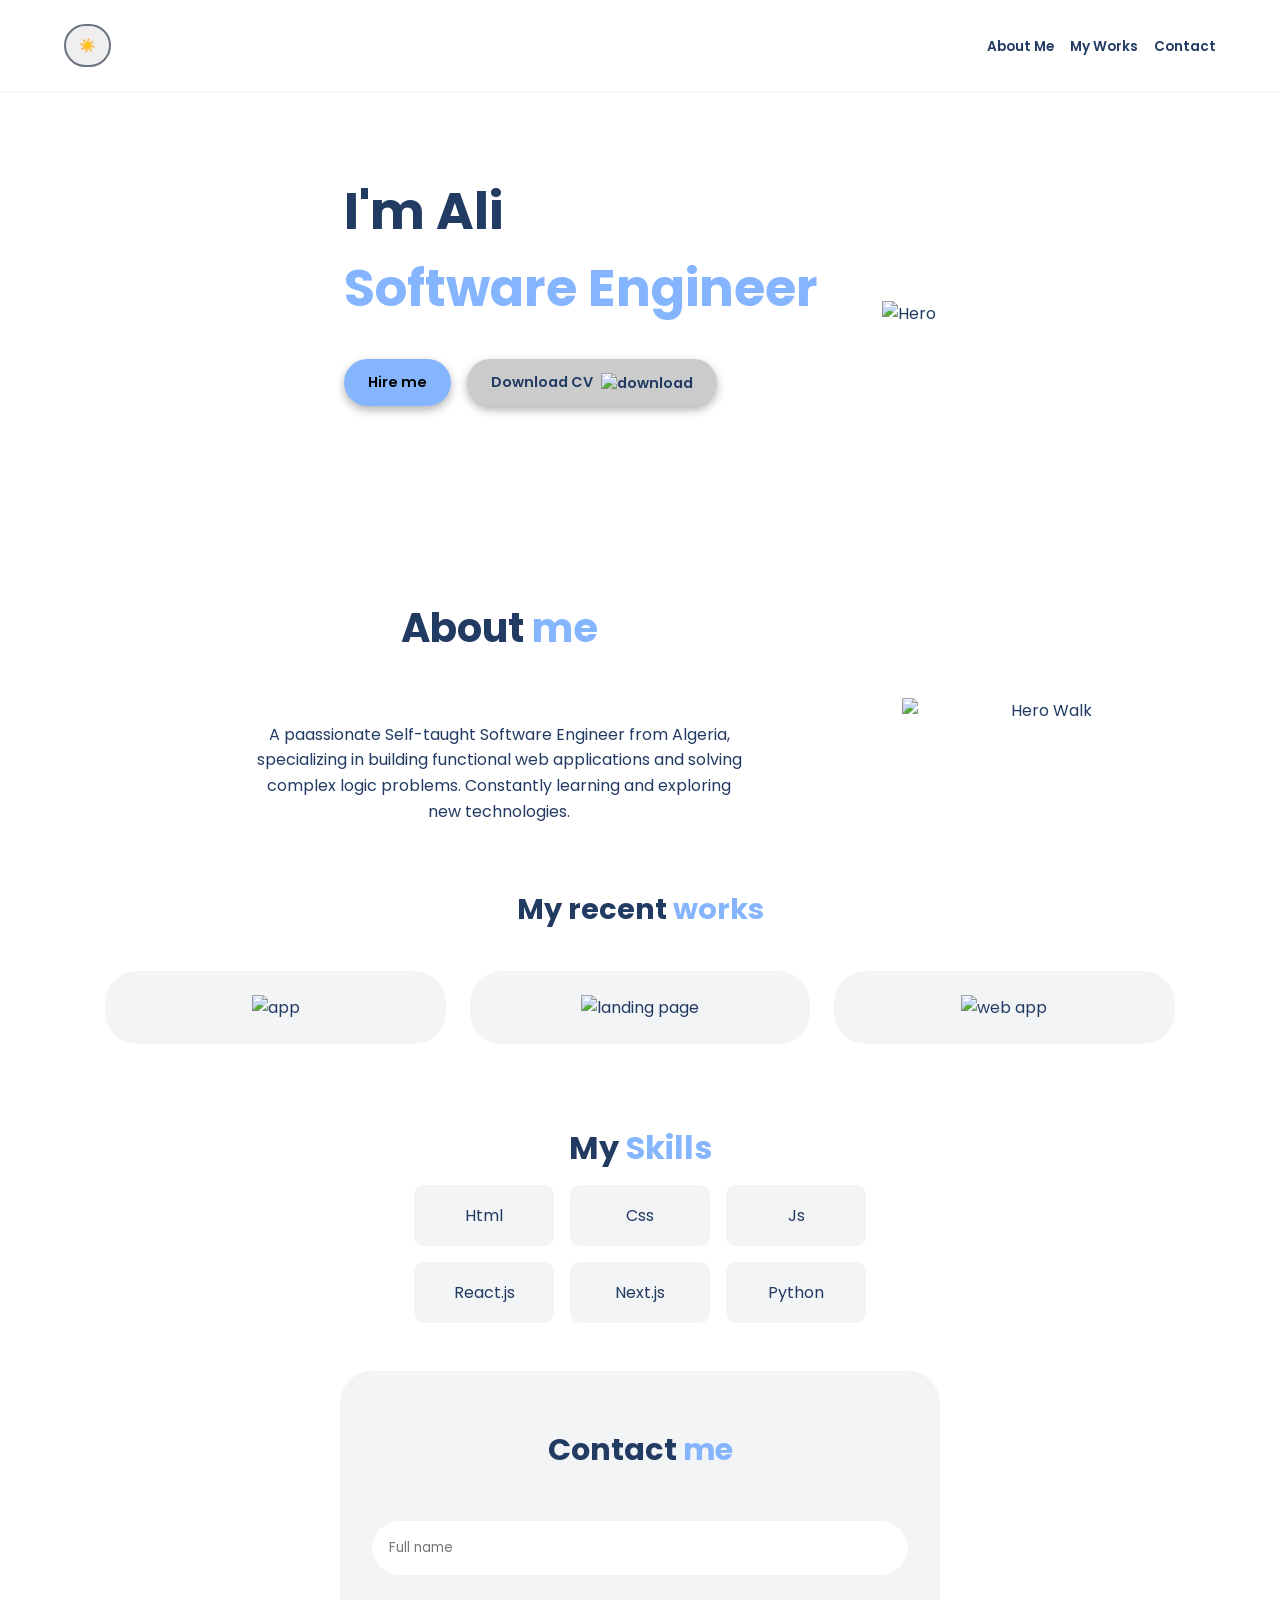
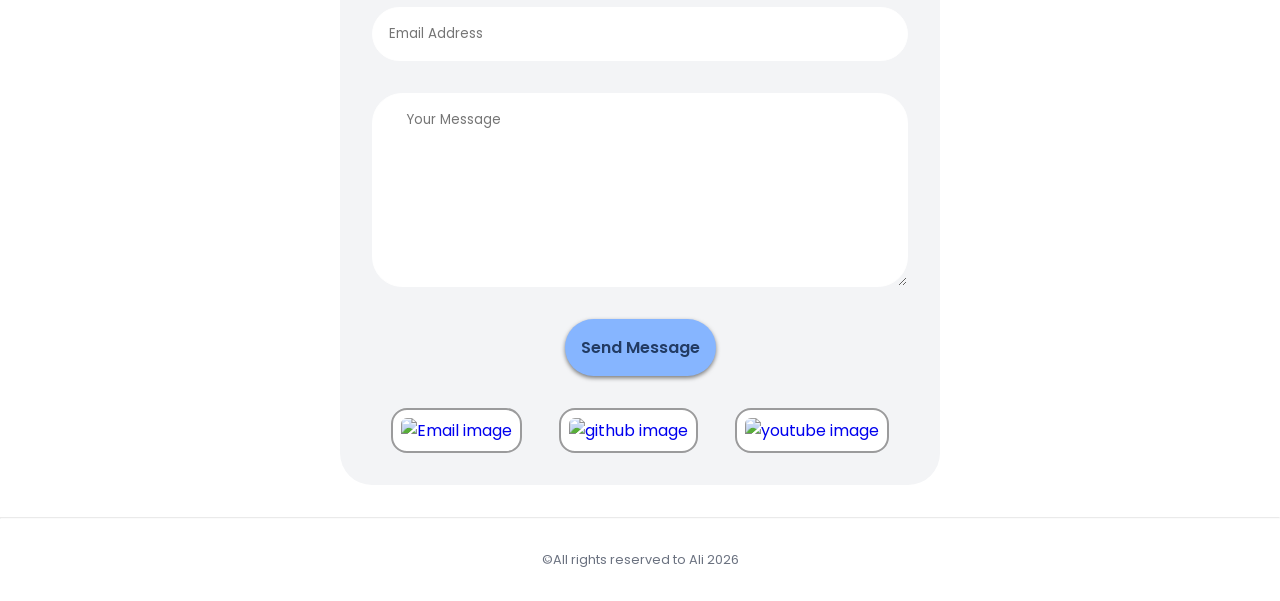
==== index.html @ 797a5e94 "Add files via upload" ====
<!DOCTYPE html>
<html>

<head>
  <meta charset="UTF-8">
  <meta name="viewport" content="width=device-width, initial-scale=1">
  <title>Ali Portfolio</title>
  <link rel="stylesheet" href="style.css" />
</head>

<body>
  <header>
    <button id="theme-toggle">☀️</button>
    <nav class="nav">
      <ul>
        <li><a href="#About-Me">About Me</a></li>
        <li><a href="#My-Works">My Works</a></li>
        <li><a href="#Contact">Contact</a></li>
      </ul>
    </nav>

  </header>
  <hr style="opacity:0.1">
  <section class="Hero">
    <div class="Hero-text">
      <h1 class="name">I'm Ali</h1>
      <h2 class="title">Software Engineer</h2>
      <div class="Hero-btn">
        <a class="Hire-me" href="#contact">Hire me</a>
        <a class="CV-down" href="assets/CV.pdf" download="CV.pdf">Download CV <img src="assets/download.svg" alt="download" /></a>
      </div>
    </div>
    <img class="HeroImg" src="assets/Hero.png" alt="Hero" />
  </section>
  <section class="About-Me" id="About-Me">
      <div class="about-content">
    <h3>About <span>me</span></h3>
        <p>A pa​assionate Self-taught Software Engineer from Algeria, specializing in building functional web applications and solving complex logic problems. Constantly learning and exploring new technologies.</p>
            </div>

        <img src="assets/Hero-walk.png" alt="Hero Walk" id="hero-illustration" />
  </section>
  <section class="My-Works" id="My-Works">
    <h4>My recent <span>works</span></h4>
    <div class="container">
      <ul>
      <li class="img">
      <img src="assets/app.png" alt="app" loading="lazy"/><a class="project-btn"  href="#">View Project</a>
  
      </li>
      <li class="img">
      <img src="assets/landingPage.png" alt="landing page" loading="lazy" / ><a class="project-btn" href="#">View Project</a>
        </li>
        <li class="img">
      <img src="assets/webApp.png" alt="web app" loading="lazy"/> <a class="project-btn" href="#">View Project</a></li>
        </li>
        </ul>
        

    </div>
  </section>
  <section class="My-Skills">
    <h5>My <span>Skills</span></h5>
    <ul>
      <li>Html</li>
      <li>Css</li>
      <li>Js</li>
      <li>React.js</li>
      <li>Next.js</li>
      <li>Python</li>
    </ul>
  </section>
  <section class="Contact" id="Contact">
    <div class="container">
      <form>
         <h6>Contact <span>me</span></h6>
          <div class="input-box" id="name-input">
        <input type="text" name="Full-name" id="Full-name" placeholder="Full name">
          </div>
          <div class="input-box">
        <input type="email" name="Email" id="Email" placeholder="Email Address">
                  </div>

          <div class="input-box">
        <textarea rows="8" placeholder="Your Message "></textarea>
            </div>
            <div class="button">
        <p class="submit-btn">Send Message</p>
          </div>
      </form>
       <div class="social-links">
        <a href="https://mail.google.com" target="_blank"><img src="assets/Email.svg" alt="Email image" /></a>
        <a href="https://github.com/" target="_blank"><img src="assets/github.svg" alt="github image" /></a>
        <a href="https://m.youtube.com/" target="_blank"><img src="assets/youtube.svg" alt="youtube image" /></a>
      </div>

    </div>
  </section>
  <hr style="opacity:0.2;margin: 2rem 0 2rem 0;"/>
  <footer>
    <p>&copy;All rights reserved to Ali 2026 </p>
  </footer>

  <script type="text/javascript" charset="utf-8">
    const btn = document.getElementById('theme-toggle');
const heroImg = document.getElementById('hero-illustration');

btn.addEventListener('click', () => {
    document.body.classList.toggle('light-theme');
    
    if(document.body.classList.contains('light-theme')) {
        btn.textContent = '🌙'; 
    } else {
        btn.textContent = '☀️';
    }
});
  </script>

</body>

</html>
---- style.css ----
@import url('https://fonts.googleapis.com/css2?family=Poppins:wght@400;600;700&display=swap');

body.light-theme {
  --btn-secondary-bg: #CBCBCB;
  --bg-primary: #111827;
  --bg-secondary: #1F2937;
  --accent-color: #60A5FA;
  /* أزرق هادئ غير فاقع */
  --text-main: #F3F4F6;
  --text-muted: #9CA3AF;
}

.title,
span,
.Hire-me {
  color: var(--accent-color);
}

.Hire-me {
  background: var(--accent-color);
  color: var(--bg-primary);
  /* ليكون النص متناسقاً مع الخلفية */
}

a {
  text-decoration: none;
}

* {
  margin: 0;
  padding: 0;
  box-sizing: border-box;
  scroll-behavior: smooth;
  font-family: "Poppins", sans-serif;
}

body {
  background: var(--bg-primary);
  color: var(--text-main);
}

header {
  padding: 1.5rem;
  display: flex;
  justify-content: space-between;
  align-items: center;
}

header img {
  height: 45px;
  width: 70px;
}

nav ul {
  display: flex;
  gap: 1rem;
  list-style: none;
  align-items: center;
}

nav a {
  color: var(--text-main);
  text-decoration: none;
  font-size: 0.85rem;
  font-weight: 600;
}

nav a:hover {
  color: var(--accent-color);
}

.Hero {
  display: flex;
  flex-direction: column;
  align-items: center;
  justify-content: center;
  text-align: center;
  padding: 3rem 1.5rem;
  gap: 1rem;
}

.Hero-text .name {
  font-size: 2.2rem;
  font-weight: 700;
}

.Hero-text .title {
  font-size: 2.2rem;
  color: var(--accent-color);
  font-weight: 700;
  margin-bottom: 2rem;
}

.Hero-btn {
  display: flex;
  gap: 1rem;
  justify-content: center;
  margin-bottom: 3rem;
}

.Hire-me {
  box-shadow: 0 4px 10px rgba(0, 0, 0, 0.3);
  background: var(--accent-color);
  color:
    #000000;
  padding: 0.8rem 1.5rem;
  border-radius: 50px;
  font-weight: 600;
  font-size: 0.9rem;
  transition: all 0.3s ease;
}

.CV-down:hover {
  box-shadow: 0 8px 20px rgba(0, 0, 0, 0.3);
  transform: scale(1.05);
}

.Hire-me:hover {
  box-shadow: 0 8px 20px rgba(0, 0, 0, 0.3);
  transform: scale(1.05);
}

.CV-down {
  transition: 0.3s ease;
  background: var(--btn-secondary-bg);
  color: var(--text-main);
  padding: 0.8rem 1.5rem;
  border-radius: 50px;
  display: flex;
  align-items: center;
  gap: 0.5rem;
  font-weight: 600;
  font-size: 0.9rem;
  box-shadow: 0 4px 10px rgba(0, 0, 0, 0.3);
}

.CV-down img {
  height: 18px;
}

.HeroImg {
  max-width: 360px;
}

.About-Me {
  display: flex;
  flex-direction: column;
  align-items: center;
  justify-content: center;
}

.About-Me h3 {
  font-size: 2rem;
}

.About-Me p {
  max-width: 320px;
  line-height: 1.6;
}

.About-Me img {
  width: 340px;
  margin-bottom: 2rem;
}

.My-Works h4 {
  font-size: 1.8rem;
  margin-bottom: 0.5rem;
}

.My-Works {
  text-align: center;
}

ul li img {
  width: 70%;
  padding: 1.5rem 1.3rem;
  transition: 0.3s ease;
  
}

.container ul {
  display: flex;
  flex-direction: column;
  align-items: center;
  justify-content: center;
}

.container li {
  list-style: none;
  width: 80%;
  margin-bottom: 1rem;
  border-radius: 2rem;
  background: var(--bg-secondary);
}

.container .img:hover img {
  filter: blur(4px);
  transform: scale(1.2);
  
}

.img:hover .project-btn {
  opacity: 1;
  visibility: visible;
}

.project-btn {
  border: 2px solid var(--accent-color);
  visibility: hidden;
  padding: 0.6rem;
  border-radius: 2rem;
  position: absolute;
  top: 50%;
  left: 50%;
  z-index: 2;
  opacity: 0;
  font-weight: 600;
  color: #fff;
  background: var(--accent-color);
  transition: 0.3s ease;
  transform: translate(-50%, -50%);
}

.img {
  position: relative;
}

.My-Skills ul {
  margin: 0.8rem 0;
  margin-left: 3rem;
  text-align: center;
  display: flex;
  gap: 0.6rem;
  flex-wrap: wrap;
}

.My-Skills li {
  border: 2px solid var(--bg-secondary);
  
  transition: 0.3s ease;
  padding: 0.8rem;
  width: 100px;
  list-style-type: none;
  background: var(--bg-secondary);
  border-radius: 0.6rem;
}

.My-Skills h5 {
  margin-top: 3rem;
  text-align: center;
  font-size: 2rem;
}

span {
  color: var(--accent-color);
}

.My-Skills li:hover {
  border-color: var(--accent-color);
  transform: translateY(-3px);
}

.Contact h6 {
  margin: 1.5rem 0 3rem 0;
  font-size: 1.9rem;
  text-align: center;
}

.Contact {
  margin-top: 3rem;
  display: flex;
  flex-direction: column;
  align-items: center;
}

.Contact .container {
  border-radius: 2rem;
  max-width: 400px;
  width: 90%;
  padding: 2rem;
  background: var(--bg-secondary);
}

.Contact .input-box {
  margin-bottom: 2rem;
  display: flex;
  flex-direction: column;
  align-items: center;
}

input,
textarea {
  color: var(--text-main);
  transition: 0.3s ease;
  border: 1.6px solid var(--bg-primary);
  background: var(--bg-primary);
  padding: 1rem;
  border-radius: 30px;
  outline: none;
}

input:focus,
textarea:focus {
  border-color: var(--accent-color);
}

.social-links {
  display: flex;
  justify-content: space-around;
}

.social-links img {
  transition: 0.3s ease;
  border: 2px solid #9B9B9C;
  padding: 0.5rem;
  background: var(--bg-primary);
  border-radius: 1rem;
  width: 40px;
  height: 40px;
}

.submit-btn {
  box-shadow: 0px 2px 4px rgba(0, 0, 0, 0.5);
  transition: 0.3s ease;
  font-weight: 600;
  border: none;
  outline: none;
  border-radius: 3rem;
  background: var(--accent-color);
  padding: 1rem;
}

.button {
  margin-bottom: 2rem;
  display: flex;
  justify-content: center;
}

#name-input {
  margin-top: 1rem;
}

footer p {
  font-size: 0.8rem;
  text-align: center;
  color: var(--text-muted);
  margin-bottom: 2rem;
}

textarea {
  text-align: left;
  padding: 1rem 2.1rem 1rem 2.1rem;
}

.submit-btn:hover {
  transform: scale(1.1);
  box-shadow: 1px 3px 6px var(--accent-color);
  
}

.social-links img:hover {
  border-color: var(--accent-color);
  transform: scale(1.1);
}


body {
  transition: background 0.3s, color 0.3s;
}

#theme-toggle {
  border-radius: 5rem;
  border: 2px solid var(--text-muted);
  outline: none;
  padding: 0.6rem 0.8rem;
}

#theme-toggle:hover {
  transform: scale(1.05);
  border-color: var(--accent-color);
}

html,
body {
  max-width: 100%;
  overflow-x: hidden;
}

:root {
  --btn-secondary-bg: #CBCBCB;
  --bg-primary: #FFFFFF;
  --bg-secondary: #F3F4F6;
  --accent-color: #86B5FF;
  /* اللون اللي في صورتك */
  --text-main: #223B63;
  --text-muted: #6B7280;
}

@media (min-width: 700px) {
  
  header {
    padding: 1.5rem 4rem;
  }
  
  .Hero {
    flex-direction: row;
    justify-content: center;
    gap: 4rem;
    padding: 5rem 6rem;
    text-align: left;
  }
  
  .Hero-text .name,
  .Hero-text .title {
    font-size: 3.2rem;
  }
  
  .Hero-btn {
    justify-content: flex-start;
  }
  
  .HeroImg {
    max-width: 420px;
  }
  
  /* About Me */
  .About-Me {
    display: flex;
    flex-direction: row;
    align-items: center;
    padding: 4rem 6rem;
    text-align: center;
  }
  
  .About-Me h3 {
    font-size: 2.5rem;
  }
  
  
  .About-Me p {
    max-width: 500px;
    font-size: 1rem;
  }
  
  .About-Me img {
    width: 380px;
    margin-bottom: 0;
  }
  
  /* Works */
  .container ul {
    flex-direction: row;
    flex-wrap: wrap;
    gap: 1.5rem;
    padding: 2rem;
    justify-content: center;
  }
  
  .container li {
    width: 28%;
    margin-bottom: 0;
  }
  
  ul li img {
    width: 100%;
  }
  
  /* Skills - أعرض وأكبر */
  .My-Skills ul {
    justify-content: center;
    margin-left: 0;
    padding: 0 4rem;
    display: flex;
    flex-wrap: wrap;
    gap: 1rem;
  }
  
  .My-Skills li {
    width: 140px;
    font-size: 1rem;
    padding: 1rem;
  }
  
  /* Contact */
  .Contact .container {
    max-width: 600px;
  }
  
  input,
  textarea {
    width: 100%;
  }
  
  .about-content {
    display: flex;
    flex-direction: column;
    align-items: center;
    justify-content: center;
    gap: 4rem;
    width: 100%;
  }
  
  .My-Skills ul {
    justify-content: center;
    margin-left: 0;
    padding: 0 4rem;
    display: grid;
    grid-template-columns: repeat(3, 140px);
    gap: 1rem;
  }
}
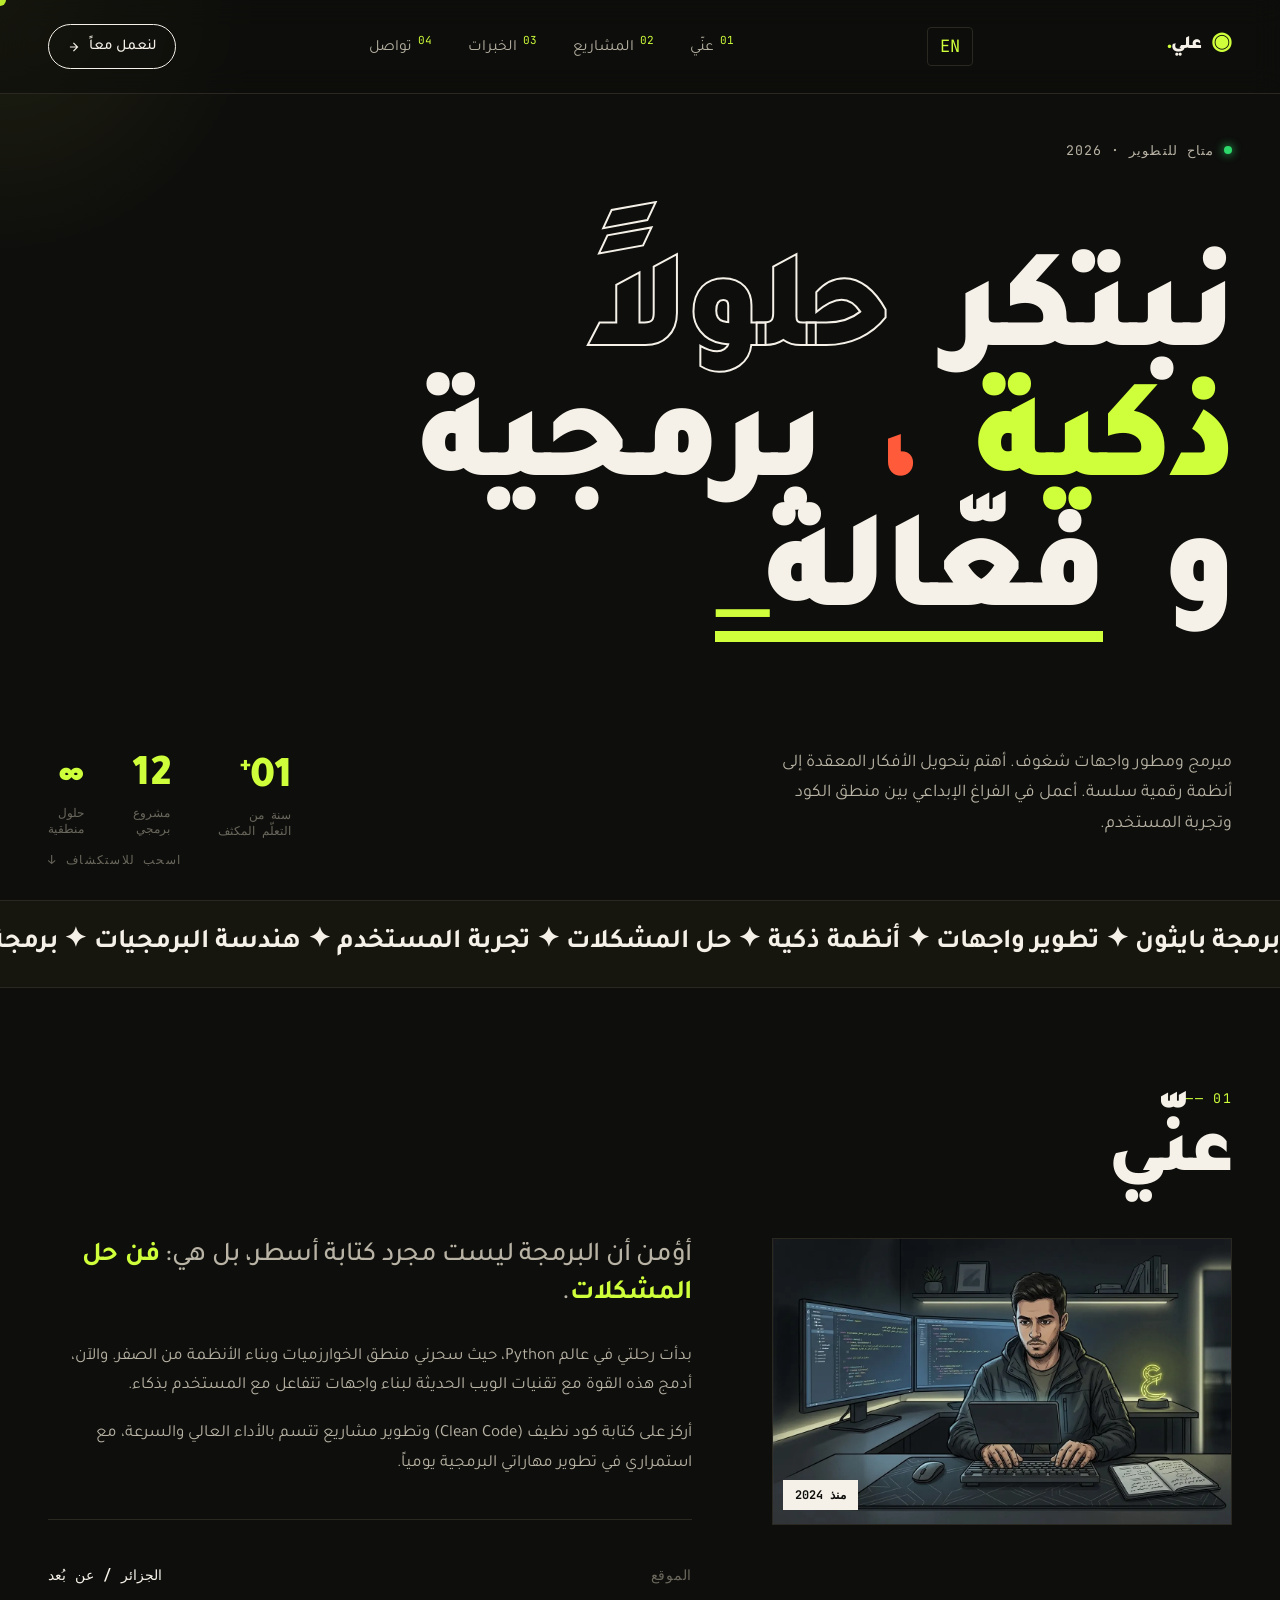
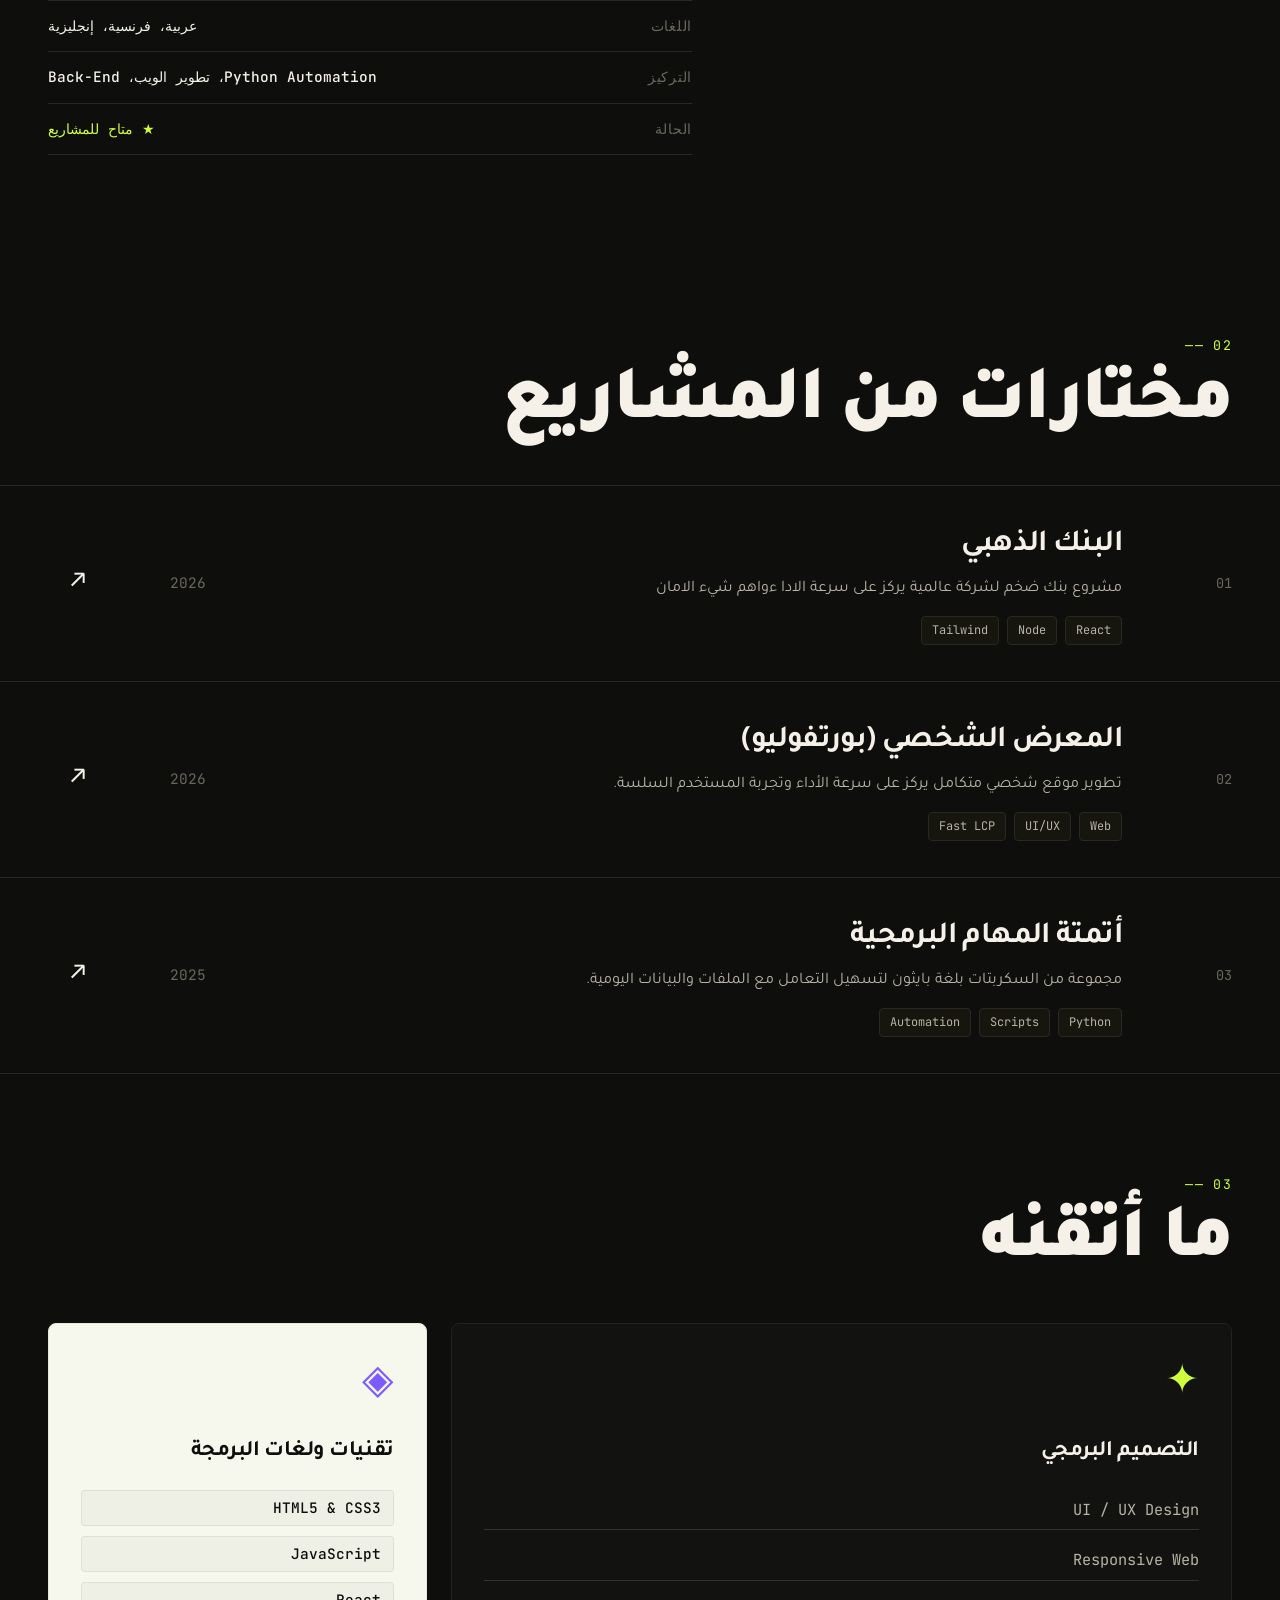
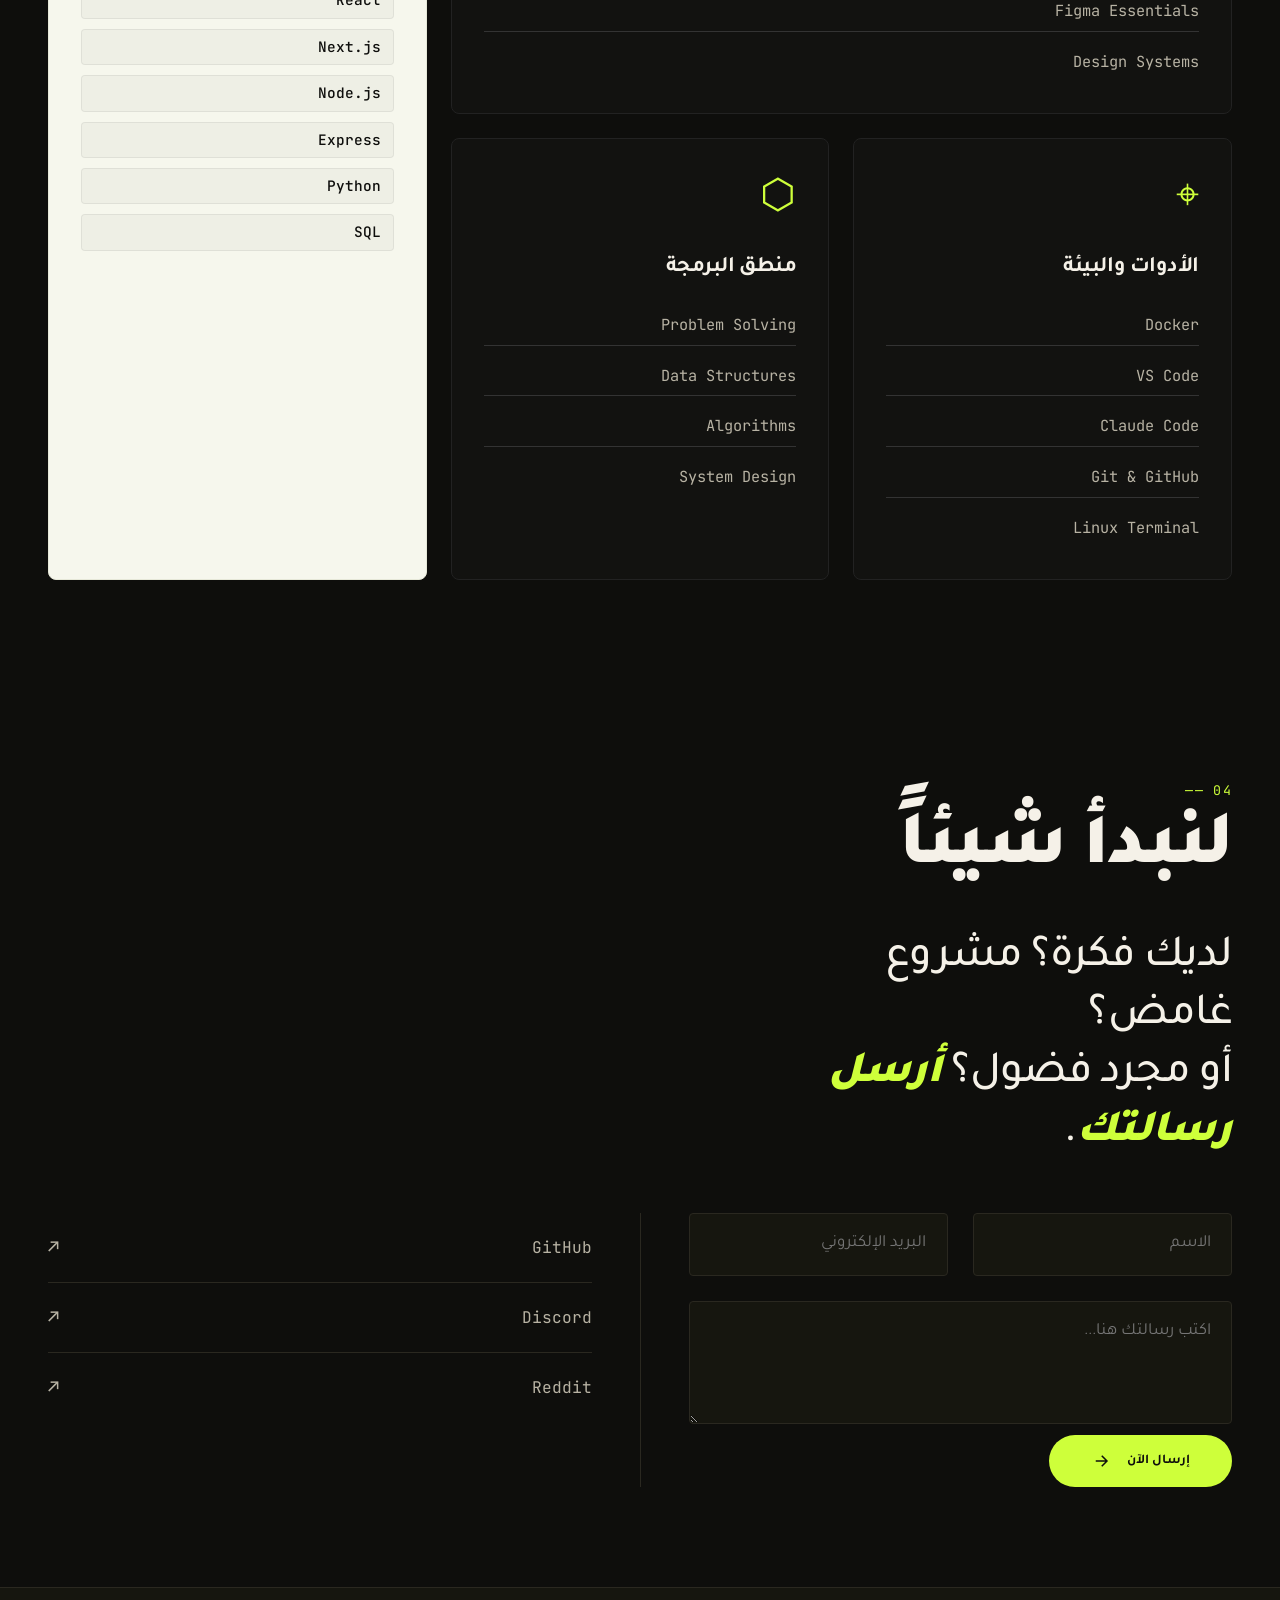
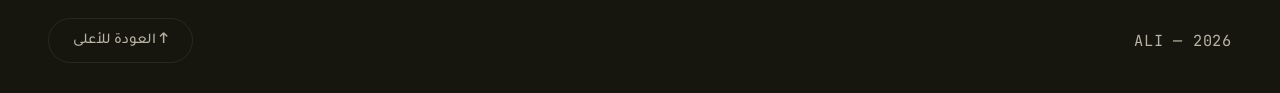
==== commit 9a62b830: "Update index.html" ====
--- a/index.html
+++ b/index.html
@@ -1,121 +1,305 @@
 <!DOCTYPE html>
-<html>
-
+<html lang="ar" dir="rtl">
 <head>
-  <meta charset="UTF-8">
-  <meta name="viewport" content="width=device-width, initial-scale=1">
-  <title>Ali Portfolio</title>
-  <link rel="stylesheet" href="style.css" />
+<meta charset="UTF-8" />
+<meta name="viewport" content="width=device-width, initial-scale=1.0" />
+<meta http-equiv="Content-Security-Policy" content="upgrade-insecure-requests">
+<meta name="description" lang="ar" content="موقع علي الشخصي - مبرمج بايثون مهتم بتطوير الويب وحل المشكلات البرمجية. استكشف مشاريعي ورحلتي في عالم التكنولوجيا.">
+
+<title>Ali - Portfolio</title>
+<link rel="icon" href="data:image/svg+xml,%3Csvg xmlns='http://www.w3.org/2000/svg' viewBox='0 0 100 100'%3E%3Crect width='100' height='100' fill='%230e0e0c'/%3E%3Ccircle cx='50' cy='50' r='28' fill='%23e8ff3a'/%3E%3C/svg%3E">
+<link rel="preconnect" href="https://fonts.gstatic.com" crossorigin>
+<link href="https://fonts.googleapis.com/css2?family=JetBrains+Mono:wght@400;700&family=Space+Grotesk:wght@300..700&family=Tajawal:wght@300..900&display=swap" rel="stylesheet">
+
+<link rel="stylesheet" href="style.css" />
 </head>
-
 <body>
-  <header>
-    <button id="theme-toggle">☀️</button>
-    <nav class="nav">
-      <ul>
-        <li><a href="#About-Me">About Me</a></li>
-        <li><a href="#My-Works">My Works</a></li>
-        <li><a href="#Contact">Contact</a></li>
-      </ul>
-    </nav>
-
-  </header>
-  <hr style="opacity:0.1">
-  <section class="Hero">
-    <div class="Hero-text">
-      <h1 class="name">I'm Ali</h1>
-      <h2 class="title">Software Engineer</h2>
-      <div class="Hero-btn">
-        <a class="Hire-me" href="#contact">Hire me</a>
-        <a class="CV-down" href="assets/CV.pdf" download="CV.pdf">Download CV <img src="assets/download.svg" alt="download" /></a>
-      </div>
-    </div>
-    <img class="HeroImg" src="assets/Hero.png" alt="Hero" />
-  </section>
-  <section class="About-Me" id="About-Me">
-      <div class="about-content">
-    <h3>About <span>me</span></h3>
-        <p>A pa​assionate Self-taught Software Engineer from Algeria, specializing in building functional web applications and solving complex logic problems. Constantly learning and exploring new technologies.</p>
-            </div>
-
-        <img src="assets/Hero-walk.png" alt="Hero Walk" id="hero-illustration" />
-  </section>
-  <section class="My-Works" id="My-Works">
-    <h4>My recent <span>works</span></h4>
-    <div class="container">
-      <ul>
-      <li class="img">
-      <img src="assets/app.png" alt="app" loading="lazy"/><a class="project-btn"  href="#">View Project</a>
-  
-      </li>
-      <li class="img">
-      <img src="assets/landingPage.png" alt="landing page" loading="lazy" / ><a class="project-btn" href="#">View Project</a>
-        </li>
-        <li class="img">
-      <img src="assets/webApp.png" alt="web app" loading="lazy"/> <a class="project-btn" href="#">View Project</a></li>
-        </li>
-        </ul>
-        
-
-    </div>
-  </section>
-  <section class="My-Skills">
-    <h5>My <span>Skills</span></h5>
-    <ul>
-      <li>Html</li>
-      <li>Css</li>
-      <li>Js</li>
-      <li>React.js</li>
-      <li>Next.js</li>
-      <li>Python</li>
-    </ul>
-  </section>
-  <section class="Contact" id="Contact">
-    <div class="container">
-      <form>
-         <h6>Contact <span>me</span></h6>
-          <div class="input-box" id="name-input">
-        <input type="text" name="Full-name" id="Full-name" placeholder="Full name">
-          </div>
-          <div class="input-box">
-        <input type="email" name="Email" id="Email" placeholder="Email Address">
-                  </div>
-
-          <div class="input-box">
-        <textarea rows="8" placeholder="Your Message "></textarea>
-            </div>
-            <div class="button">
-        <p class="submit-btn">Send Message</p>
-          </div>
+
+<div class="grain"></div>
+<div class="spotlight" id="spotlight"></div>
+<div class="cursor" id="cursor"></div>
+<header class="nav">
+  <a href="#" class="logo">
+    <span class="logo-mark">◉</span>
+    <span class="logo-text">علي<em>.</em></span>
+  </a>
+
+  <div class="nav-controls">
+    <div class="lang-switch" id="lang-btn">
+      <a href="en.html" class="lang-btn" aria-label="تغير اللغة">EN</a>
+    </div>
+
+    <button class="burger" id="burgerBtn" aria-label="فتح القائمة">
+      <span></span>
+      <span></span>
+    </button>
+  </div>
+
+  <nav class="nav-links" id="navLinks">
+    <a href="#about" data-num="01">عنّي</a>
+    <a href="#work"  data-num="02">المشاريع</a>
+    <a href="#skills" data-num="03">الخبرات</a>
+    <a href="#contact" data-num="04">تواصل</a>
+  </nav>
+
+  <a href="#contact" class="nav-cta">
+    <span>لنعمل معاً</span>
+    <svg viewBox="0 0 24 24" width="14" height="14" fill="none" stroke="currentColor" stroke-width="2">
+      <path d="M5 12h14M13 5l-7 7 7 7" />
+    </svg>
+  </a>
+</header>
+
+
+<main>
+
+  <section class="hero">
+    <div class="hero-meta hero-meta--top">
+      <span class="dot"></span>
+      <span>متاح للتطوير · 2026</span>
+    </div>
+
+    <h1 class="hero-title">
+      <span class="line">
+        <span class="word reveal">نبتكر</span>
+        <span class="word reveal stroke">حلولاً</span>
+      </span>
+      <span class="line">
+        <span class="word reveal accent">ذكية</span>
+        <span class="word reveal italic">،</span>
+        <span class="word reveal">برمجية</span>
+      </span>
+      <span class="line">
+        <span class="word reveal">و</span>
+        <span class="word reveal underline">فعّالة<span class="cursor-blink">_</span></span>
+      </span>
+    </h1>
+
+    <div class="hero-bottom">
+      <p class="hero-desc reveal">
+        مبرمج ومطور واجهات شغوف. أهتم بتحويل الأفكار المعقدة إلى أنظمة رقمية سلسة. أعمل في الفراغ الإبداعي بين منطق الكود وتجربة المستخدم.
+      </p>
+      <div class="hero-stats">
+        <div class="stat">
+          <span class="stat-num">01<sup>+</sup></span>
+          <span class="stat-label">سنة من<br/>التعلّم المكثف</span>
+        </div>
+        <div class="stat">
+          <span class="stat-num">12</span>
+          <span class="stat-label">مشروع<br/>برمجي</span>
+        </div>
+        <div class="stat">
+          <span class="stat-num">∞</span>
+          <span class="stat-label">حلول<br/>منطقية</span>
+        </div>
+      </div>
+    </div>
+
+    <div class="scroll-hint">
+      <span>اسحب للاستكشاف</span>
+      <span class="arrow">↓</span>
+    </div>
+  </section>
+
+  <section class="marquee" aria-hidden="true">
+    <div class="marquee-track">
+      <span>برمجة بايثون ✦ تطوير واجهات ✦ أنظمة ذكية ✦ حل المشكلات ✦ تجربة المستخدم ✦ هندسة البرمجيات ✦ برمجة بايثون ✦ تطوير واجهات ✦ أنظمة ذكية ✦ حل المشكلات ✦ تجربة المستخدم ✦ هندسة البرمجيات ✦</span>
+      <span>برمجة بايثون ✦ تطوير واجهات ✦ أنظمة ذكية ✦ حل المشكلات ✦ تجربة المستخدم ✦ هندسة البرمجيات ✦ برمجة بايثون ✦ تطوير واجهات ✦ أنظمة ذكية ✦ حل المشكلات ✦ تجربة المستخدم ✦ هندسة البرمجيات ✦</span>
+    </div>
+  </section>
+
+  <section class="about" id="about">
+    <div class="section-head">
+      <span class="section-num">01 ——</span>
+      <h2 class="section-title">عنّي</h2>
+    </div>
+
+    <div class="about-grid">
+      <div class="about-portrait">
+        <div class="portrait-frame">
+          <div class="portrait-tag">منذ 2024</div>
+        </div>
+      </div>
+
+      <div class="about-text">
+        <p class="lead">
+          أؤمن أن البرمجة ليست مجرد كتابة أسطر، بل هي:
+          <em>فن حل المشكلات</em>.
+        </p>
+        <p>
+          بدأت رحلتي في عالم Python، حيث سحرني منطق الخوارزميات وبناء الأنظمة من الصفر. والآن، أدمج هذه القوة مع تقنيات الويب الحديثة لبناء واجهات تتفاعل مع المستخدم بذكاء.
+        </p>
+        <p>
+          أركز على كتابة كود نظيف (Clean Code) وتطوير مشاريع تتسم بالأداء العالي والسرعة، مع استمراري في تطوير مهاراتي البرمجية يومياً.
+        </p>
+
+        <ul class="bio-list">
+          <li><span>الموقع</span><span>الجزائر / عن بُعد</span></li>
+          <li><span>اللغات</span><span>عربية، فرنسية، إنجليزية</span></li>
+          <li><span>التركيز</span><span>Python Automation، تطوير الويب، Back-End</span></li>
+          <li><span>الحالة</span><span class="status">★ متاح للمشاريع</span></li>
+        </ul>
+      </div>
+    </div>
+  </section>
+
+  <section class="work" id="work">
+    <div class="section-head">
+      <span class="section-num">02 ——</span>
+      <h2 class="section-title">مختارات من المشاريع</h2>
+    </div>
+
+    <div class="projects">
+      <article class="project" data-color="#ff5b3a">
+        <div class="project-num">01</div>
+        <div class="project-info">
+          <h3> البنك الذهبي </h3>
+          <p>مشروع بنك ضخم لشركة عالمية يركز على سرعة الادا ءواهم شيء الامان </p>
+          <div class="tags">
+            <span>React</span><span>Node</span><span>Tailwind</span>
+          </div>
+        </div>
+        <div class="project-year">2026</div>
+        <div class="project-arrow">↗</div>
+      </article>
+
+      <article class="project" data-color="#7c5cff">
+        <div class="project-num">02</div>
+        <div class="project-info">
+          <h3>المعرض الشخصي (بورتفوليو)</h3>
+          <p>تطوير موقع شخصي متكامل يركز على سرعة الأداء وتجربة المستخدم السلسة.</p>
+          <div class="tags">
+            <span>Web</span><span>UI/UX</span><span>Fast LCP</span>
+          </div>
+        </div>
+        <div class="project-year">2026</div>
+        <div class="project-arrow">↗</div>
+      </article>
+
+      <article class="project" data-color="#00d4a8">
+        <div class="project-num">03</div>
+        <div class="project-info">
+          <h3>أتمتة المهام البرمجية</h3>
+          <p>مجموعة من السكربتات بلغة بايثون لتسهيل التعامل مع الملفات والبيانات اليومية.</p>
+          <div class="tags">
+            <span>Python</span><span>Scripts</span><span>Automation</span>
+          </div>
+        </div>
+        <div class="project-year">2025</div>
+        <div class="project-arrow">↗</div>
+      </article>
+    </div>
+  </section>
+
+  <section class="skills" id="skills">
+    <div class="section-head">
+      <span class="section-num">03 ——</span>
+      <h2 class="section-title">ما أتقنه</h2>
+    </div>
+
+    <div class="skills-grid">
+      <div class="skill-card skill-design">
+        <div class="skill-icon">✦</div>
+        <h3>التصميم البرمجي</h3>
+        <ul>
+          <li>UI / UX Design</li>
+          <li>Responsive Web</li>
+          <li>Figma Essentials</li>
+          <li>Design Systems</li>
+        </ul>
+      </div>
+      <div class="skill-card skill-core featured">
+        <div class="skill-icon">◈</div>
+        <h3>تقنيات ولغات البرمجة</h3>
+        <ul>
+          <li>HTML5 & CSS3</li>
+          <li>JavaScript</li>
+          <li>React</li>
+          <li>Next.js</li>
+          <li>Node.js</li>
+          <li>Express</li>
+          <li>Python</li>
+          <li>SQL</li>
+        </ul>
+      </div>
+      <div class="skill-card skill-env">
+        <div class="skill-icon">⌖</div>
+        <h3>الأدوات والبيئة</h3>
+        <ul>
+          <li>Docker</li>
+          <li>VS Code</li>
+          <li>Claude Code</li>
+          <li>Git & GitHub</li>
+          <li>Linux Terminal</li>
+        </ul>
+      </div>
+      <div class="skill-card skill-logic">
+        <div class="skill-icon">⬡</div>
+        <h3>منطق البرمجة</h3>
+        <ul>
+          <li>Problem Solving</li>
+          <li>Data Structures</li>
+          <li>Algorithms</li>
+          <li>System Design</li>
+        </ul>
+      </div>
+  </section>
+
+      <section class="contact" id="contact">
+    <div class="section-head">
+      <span class="section-num">04 ——</span>
+      <h2 class="section-title">لنبدأ شيئاً</h2>
+    </div>
+
+    <div class="contact-inner">
+      <p class="contact-lead">
+        لديك فكرة؟ مشروع غامض؟<br/>
+        أو مجرد فضول؟ <span class="hl">أرسل رسالتك</span>.
+      </p>
+
+      <form action="mailto:codexali3@gmail.com" method="POST" class="contact-form">
+        <div class="form-row">
+          <div class="form-group">
+            <input type="text" name="name" placeholder="الاسم" required>
+          </div>
+          <div class="form-group">
+            <input type="email" name="email" placeholder="البريد الإلكتروني" required>
+          </div>
+        </div>
+        <div class="form-group">
+          <textarea name="message" rows="4" placeholder="اكتب رسالتك هنا..." required></textarea>
+        </div>
+        <button type="submit" class="form-submit">
+          <span>إرسال الآن</span>
+          <svg viewBox="0 0 24 24" width="18" height="18" fill="none" stroke="currentColor" stroke-width="2">
+            <path d="M5 12h14M13 5l7 7-7 7" />
+          </svg>
+        </button>
       </form>
-       <div class="social-links">
-        <a href="https://mail.google.com" target="_blank"><img src="assets/Email.svg" alt="Email image" /></a>
-        <a href="https://github.com/" target="_blank"><img src="assets/github.svg" alt="github image" /></a>
-        <a href="https://m.youtube.com/" target="_blank"><img src="assets/youtube.svg" alt="youtube image" /></a>
-      </div>
-
-    </div>
-  </section>
-  <hr style="opacity:0.2;margin: 2rem 0 2rem 0;"/>
-  <footer>
-    <p>&copy;All rights reserved to Ali 2026 </p>
+
+      <div class="contact-footer-new">
+        <a href="mailto:codexali3@gmail.com" class="email-cta">
+          <span class="email-text">codexali3@gmail.com</span>
+          <span class="email-icon">→</span>
+        </a>
+
+        <div class="socials">
+          <a href="https://github.com/ali-codex" target="_blank"><span>GitHub</span><em>↗</em></a>
+          
+          <a href="#"  target="_blank"><span>Discord</span><em>↗</em></a>
+          <a href="#"  target="_blank"><span>Reddit</span><em>↗</em></a>
+          
+        </div>
+      </div>
+    </div>
+  </section>
+  <footer class="footer">
+    <span class="mono">ALI — 2026</span>
+    <a href="#">↑ العودة للأعلى</a>
   </footer>
 
-  <script type="text/javascript" charset="utf-8">
-    const btn = document.getElementById('theme-toggle');
-const heroImg = document.getElementById('hero-illustration');
-
-btn.addEventListener('click', () => {
-    document.body.classList.toggle('light-theme');
-    
-    if(document.body.classList.contains('light-theme')) {
-        btn.textContent = '🌙'; 
-    } else {
-        btn.textContent = '☀️';
-    }
-});
-  </script>
-
+</main>
+
+<script src="script.js"></script>
 </body>
-
 </html>
--- a/style.css
+++ b/style.css
@@ -1,513 +1,1249 @@
-@import url('https://fonts.googleapis.com/css2?family=Poppins:wght@400;600;700&display=swap');
-
-body.light-theme {
-  --btn-secondary-bg: #CBCBCB;
-  --bg-primary: #111827;
-  --bg-secondary: #1F2937;
-  --accent-color: #60A5FA;
-  /* أزرق هادئ غير فاقع */
-  --text-main: #F3F4F6;
-  --text-muted: #9CA3AF;
-}
-
-.title,
-span,
-.Hire-me {
-  color: var(--accent-color);
-}
-
-.Hire-me {
-  background: var(--accent-color);
-  color: var(--bg-primary);
-  /* ليكون النص متناسقاً مع الخلفية */
-}
-
-a {
-  text-decoration: none;
-}
-
-* {
-  margin: 0;
-  padding: 0;
-  box-sizing: border-box;
-  scroll-behavior: smooth;
-  font-family: "Poppins", sans-serif;
-}
-
-body {
-  background: var(--bg-primary);
-  color: var(--text-main);
-}
-
-header {
-  padding: 1.5rem;
+/* ═════════════════════════════════════════════════════════
+   RESET & BASE VARIABLES
+   ═════════════════════════════════════════════════════════ */
+*, *::before, *::after { 
+  box-sizing: border-box; 
+  margin: 0; 
+  padding: 0; 
+}
+
+html { 
+  scroll-behavior: smooth; 
+}
+
+:root {
+  --bg: #0e0e0c;
+  --bg-2: #16160f;
+  --ink: #f5f1e8;
+  --ink-soft: #b8b3a4;
+  --ink-mute: #6a675c;
+  --line: #2a2820;
+  --accent: #ceff3a;     /* electric lime */
+  --accent-2: #ff5b3a;   /* sunset orange */
+  --accent-3: #7c5cff;   /* violet */
+  --serif: 'Tajawal', 'Space Grotesk', sans-serif;
+  --display: 'Tajawal', sans-serif;
+  --mono: 'JetBrains Mono', monospace;
+}
+
+html, body {
+  background: var(--bg);
+  color: var(--ink);
+  font-family: var(--serif);
+  font-size: 17px;
+  line-height: 1.55;
+  overflow-x: hidden;
+  -webkit-font-smoothing: antialiased;
+}
+
+a { 
+  color: inherit; 
+  text-decoration: none; 
+}
+img { 
+  max-width: 100%; 
+  display: block; 
+}
+em { 
+  font-style: italic; 
+}
+::selection {   background: var(--accent); 
+  color: var(--bg); 
+}
+
+/* ═════════════════════════════════════════════════════════
+   KEYFRAMES (ANIMATIONS)
+   ═════════════════════════════════════════════════════════ */
+@keyframes spin { 
+  to { transform: rotate(360deg); } 
+}
+
+@keyframes pulse {
+  0%, 100% { 
+    opacity: 1; 
+    transform: scale(1); 
+  }
+  50% { 
+    opacity: 0.5; 
+    transform: scale(0.85); 
+  }
+}
+
+@keyframes drawLine { 
+  to { transform: scaleX(1); } 
+}
+
+@keyframes blink { 
+  50% { opacity: 0; } 
+}
+
+@keyframes rise { 
+  to { 
+    opacity: 1; 
+    transform: translateY(0); 
+  } 
+}
+
+@keyframes bob { 
+  0%, 100% { 
+    transform: translateY(0); 
+  } 
+  50% { 
+    transform: translateY(6px); 
+  } 
+}
+
+@keyframes scroll { 
+  to { transform: translateX(50%); } 
+}
+@keyframes morph {
+  0%, 100% { 
+    transform: scale(1) rotate(0deg); 
+  }
+  50% { 
+    transform: scale(1.2) rotate(180deg); 
+  }
+}
+
+@keyframes float {
+  0%, 100% { 
+    transform: translateY(0); 
+  }
+  50% { 
+    transform: translateY(-6px); 
+  }
+}
+
+/* ═════════════════════════════════════════════════════════
+   BACKGROUND EFFECTS & CUSTOM CURSOR
+   ═════════════════════════════════════════════════════════ */
+.spotlight {
+  position: fixed;
+  width: 600px; 
+  height: 600px;
+  border-radius: 50%;
+  background: radial-gradient(circle, rgba(232,255,58,0.08) 0%, transparent 60%);
+  pointer-events: none;
+  z-index: 1;
+  left: 0;
+  top: 0;
+  transform: translate(-50%, -50%);
+  transition: opacity 0.3s;
+  mix-blend-mode: screen;
+}
+
+.cursor {
+  position: fixed;
+  width: 12px; 
+  height: 12px;
+  background: var(--accent);
+  border-radius: 50%;  pointer-events: none;
+  z-index: 9999;
+  left: 0;
+  top: 0;
+  transform: translate(-50%, -50%);
+  transition: width 0.2s, height 0.2s, background 0.2s;
+  mix-blend-mode: difference;
+}
+.cursor.hover { 
+  width: 48px; 
+  height: 48px; 
+  background: var(--ink); 
+}
+
+@media (max-width: 768px) {
+  .cursor, .spotlight { 
+    display: none; 
+  }
+}
+
+/* ═════════════════════════════════════════════════════════
+   NAVIGATION HEADER
+   ═════════════════════════════════════════════════════════ */
+.nav {
+  position: fixed; 
+  top: 0; 
+  left: 0; 
+  right: 0;
+  z-index: 100;
+  display: flex; 
+  justify-content: space-between; 
+  align-items: center;
+  padding: 24px 48px;
+  backdrop-filter: blur(14px);
+  background: rgba(14,14,12,0.55);
+  border-bottom: 1px solid var(--line);
+}
+
+.logo {
+  display: flex; 
+  align-items: center; 
+  gap: 10px;
+  font-family: var(--display);
+  font-weight: 900;
+  font-size: 1.1rem;
+  letter-spacing: -0.02em;
+}
+
+.logo-mark {
+  color: var(--accent);
+  font-size: 1.4rem;
+  animation: spin 8s linear infinite;  display: inline-block;
+}
+
+.logo-text em { 
+  color: var(--accent); 
+  font-style: normal; 
+}
+
+.nav-links { 
+  display: flex; 
+  gap: 36px; 
+}
+.nav-links a {
+  position: relative;
+  font-size: 0.92rem;
+  color: var(--ink-soft);
+  transition: color 0.2s;
+}
+.nav-links a::before {
+  content: attr(data-num);
+  font-family: var(--mono);
+  font-size: 0.65rem;
+  color: var(--accent);
+  margin-left: 6px;
+  vertical-align: super;
+}
+.nav-links a:hover { 
+  color: var(--ink); 
+}
+
+.nav-controls {
+  display: flex;
+  align-items: center;
+  gap: 15px;
+}
+
+#lang-btn {
+  background: transparent;
+  border: 1px solid var(--line);
+  color: var(--accent);
+  padding: 5px 12px;
+  border-radius: 4px;
+  font-family: var(--mono);
+  cursor: pointer;
+  transition: all 0.3s;
+}
+#lang-btn:hover {
+  background: var(--accent);
+  color: var(--bg);
+  border-color: var(--accent);}
+
+.nav-cta {
+  display: inline-flex; 
+  align-items: center; 
+  gap: 8px;
+  padding: 10px 18px;
+  border: 1px solid var(--ink);
+  border-radius: 100px;
+  font-size: 0.88rem;
+  font-weight: 500;
+  transition: background 0.25s, color 0.25s, border-color 0.25s;
+}
+.nav-cta:hover { 
+  background: var(--accent); 
+  color: var(--bg); 
+  border-color: var(--accent); 
+}
+.nav-cta svg { 
+  transform: scaleX(-1); 
+}
+
+.burger {
+  display: none;
+  flex-direction: column;
+  gap: 6px;
+  background: none;
+  border: none;
+  cursor: pointer;
+  z-index: 1001;
+}
+.burger span {
+  display: block;
+  width: 25px;
+  height: 2px;
+  background: var(--accent);
+  transition: 0.3s cubic-bezier(0.2, 0.8, 0.2, 1);
+}
+
+@media (max-width: 768px) {
+  .nav { 
+    padding: 16px 20px; 
+  }
+  .nav-cta { 
+    display: none; 
+  }
+  .burger { 
+    display: flex; 
+  }
+    .nav-links {
+    position: fixed;
+    top: 0;
+    right: -100%;
+    width: 100%;
+    height: 100vh;
+    background: var(--bg);
+    display: flex;
+    flex-direction: column;
+    justify-content: center;
+    align-items: center;
+    gap: 30px;
+    transition: 0.5s cubic-bezier(0.2, 0.8, 0.2, 1);
+    z-index: 1000;
+  }
+  .nav-links.active { 
+    right: 0; 
+  }
+  .nav-links a { 
+    font-size: 2rem; 
+    color: var(--ink); 
+  }
+  
+  .burger.active span:nth-child(1) { 
+    transform: translateY(4px) rotate(45deg); 
+  }
+  .burger.active span:nth-child(2) { 
+    transform: translateY(-4px) rotate(-45deg); 
+  }
+}
+
+/* ═════════════════════════════════════════════════════════
+   HERO SECTION
+   ═════════════════════════════════════════════════════════ */
+.hero {
+  min-height: 100vh;
+  padding: 140px 48px 60px;
+  display: flex; 
+  flex-direction: column; 
+  justify-content: space-between;
+  position: relative;
+  overflow: hidden;
+}
+
+.hero-meta {
+  display: flex; 
+  align-items: center; 
+  gap: 10px;
+  font-family: var(--mono);
+  font-size: 0.78rem;  color: var(--ink-soft);
+  text-transform: uppercase;
+  letter-spacing: 0.08em;
+}
+
+.dot {
+  width: 8px; 
+  height: 8px;
+  background: #2dd96b;
+  border-radius: 50%;
+  box-shadow: 0 0 10px #2dd96b;
+  animation: pulse 1.5s ease-in-out infinite;
+}
+
+.hero-title {
+  font-family: var(--display);
+  font-size: clamp(3.2rem, 11vw, 11rem);
+  line-height: 0.92;
+  font-weight: 900;
+  letter-spacing: -0.04em;
+  margin: 60px 0;
+}
+.hero-title .line { 
+  display: block; 
+}
+.hero-title .word { 
+  display: inline-block; 
+  margin-left: 0.2em; 
+}
+.hero-title .accent { 
+  color: var(--accent); 
+}
+.hero-title .stroke { 
+  -webkit-text-stroke: 2px var(--ink); 
+  color: transparent; 
+}
+.hero-title .italic { 
+  color: var(--accent-2); 
+  font-weight: 700; 
+}
+.hero-title .underline { 
+  position: relative; 
+  display: inline-block; 
+}
+.hero-title .underline::after {
+  content: '';
+  position: absolute;
+  bottom: 0.05em; 
+  left: 0; 
+  right: 0;  height: 0.08em;
+  background: var(--accent);
+  transform: scaleX(0);
+  transform-origin: right;
+  animation: drawLine 1.2s ease 1.6s forwards;
+}
+
+.cursor-blink {
+  color: var(--accent);
+  animation: blink 1s step-end infinite;
+  font-weight: 400;
+}
+
+.reveal {
+  opacity: 0;
+  transform: translateY(40px);
+  animation: rise 1s cubic-bezier(0.2, 0.8, 0.2, 1) forwards;
+}
+.line:nth-child(1) .word:nth-child(1) { 
+  animation-delay: 0.05s; 
+}
+.line:nth-child(1) .word:nth-child(2) { 
+  animation-delay: 0.15s; 
+}
+.line:nth-child(2) .word:nth-child(1) { 
+  animation-delay: 0.25s; 
+}
+.line:nth-child(2) .word:nth-child(2) { 
+  animation-delay: 0.35s; 
+}
+.line:nth-child(2) .word:nth-child(3) { 
+  animation-delay: 0.45s; 
+}
+.line:nth-child(3) .word:nth-child(1) { 
+  animation-delay: 0.55s; 
+}
+.line:nth-child(3) .word:nth-child(2) { 
+  animation-delay: 0.65s; 
+}
+
+.hero-bottom {
+  display: grid;
+  grid-template-columns: 1fr auto;
+  gap: 80px;
+  align-items: end;
+}
+.hero-desc { 
+  max-width: 460px;
+  font-size: 1.05rem;
+  color: var(--ink-soft);  line-height: 1.7;
+  animation-delay: 0.9s;
+}
+.hero-stats {
+  display: flex;
+  gap: 48px;
+}
+.stat {
+  display: flex;
+  flex-direction: column;
+  gap: 6px;
+}
+.stat-num {
+  font-family: var(--display);
+  font-size: 2.6rem;
+  font-weight: 900;
+  line-height: 1;
+  color: var(--accent);
+  letter-spacing: -0.03em;
+}
+.stat-num sup { 
+  font-size: 0.5em; 
+  vertical-align: super; 
+}
+.stat-label {
+  font-family: var(--mono);
+  font-size: 0.72rem;
+  text-transform: uppercase;
+  color: var(--ink-mute);
+  line-height: 1.3;
+}
+
+.scroll-hint {
+  position: absolute;
+  bottom: 30px; 
+  left: 48px;
+  display: flex; 
+  align-items: center; 
+  gap: 10px;
+  font-family: var(--mono);
+  font-size: 0.72rem;
+  color: var(--ink-mute);
+  text-transform: uppercase;
+  letter-spacing: 0.1em;
+}
+.scroll-hint .arrow { 
+  animation: bob 1.6s ease-in-out infinite; 
+  display: inline-block; 
+}
+@media (max-width: 768px) {
+  .hero { 
+    padding: 110px 20px 50px; 
+  }
+  .hero-bottom { 
+    grid-template-columns: 1fr; 
+    gap: 40px; 
+  }
+  .hero-stats { 
+    gap: 28px; 
+  }
+  .stat-num { 
+    font-size: 1.8rem; 
+  }
+  .scroll-hint { 
+    left: 20px; 
+  }
+}
+
+/* ═════════════════════════════════════════════════════════
+   MARQUEE SECTION
+   ═════════════════════════════════════════════════════════ */
+.marquee {
+  border-top: 1px solid var(--line);
+  border-bottom: 1px solid var(--line);
+  padding: 22px 0;
+  background: var(--bg-2);
+  overflow: hidden;
+  position: relative;
+  z-index: 2;
+}
+.marquee-track {
+  display: flex;
+  gap: 40px;
+  white-space: nowrap;
+  animation: scroll 40s linear infinite;
+  font-family: var(--display);
+  font-size: 1.6rem;
+  font-weight: 700;
+  color: var(--ink);
+  letter-spacing: -0.01em;
+}
+.marquee-track span { 
+  padding-left: 40px; 
+}
+
+/* ═════════════════════════════════════════════════════════
+   SECTIONS GENERAL
+   ═════════════════════════════════════════════════════════ */
+section {   position: relative; 
+  z-index: 2; 
+}
+
+.section-head {
+  padding: 100px 48px 40px;
+  display: flex;
+  flex-direction: column;
+  gap: 12px;
+}
+.section-num {
+  font-family: var(--mono);
+  font-size: 0.78rem;
+  color: var(--accent);
+  text-transform: uppercase;
+  letter-spacing: 0.1em;
+}
+.section-title {
+  font-family: var(--display);
+  font-size: clamp(2.4rem, 6vw, 5rem);
+  font-weight: 900;
+  letter-spacing: -0.03em;  
+  line-height: 1;
+}
+
+@media (max-width: 768px) {
+  .section-head { 
+    padding: 60px 20px 30px; 
+  }
+}
+
+/* ═════════════════════════════════════════════════════════
+   ABOUT SECTION
+   ═════════════════════════════════════════════════════════ */
+.about { 
+  padding-bottom: 80px; 
+}
+.about-grid {
+  padding: 0 48px;
+  display: grid;
+  grid-template-columns: 1fr 1.4fr;
+  gap: 80px;
+  align-items: start;
+}
+.about-portrait { 
+  position: sticky; 
+  top: 120px; 
+}
+.portrait-frame {
+  position: relative; 
+   aspect-ratio: 8/5;
+  background: var(--bg-2);
+  border: 1px solid var(--line);
+  overflow: hidden;
+  background: url(assets/my_photo.webp) ;
+  background-size: cover;
+}
+.portrait-tag {
+  position: absolute;
+  bottom: 14px; 
+  left: 10px;
+  padding: 6px 12px;
+  background: var(--ink);
+  color: var(--bg);
+  font-family: var(--mono);
+  font-size: 0.7rem;
+  text-transform: uppercase;
+  font-weight: 700;
+}
+
+.about-text .lead {  
+  font-size: 1.6rem;
+  line-height: 1.4;
+  font-weight: 500;
+  margin-bottom: 28px;
+  letter-spacing: -0.01em;
+}
+.about-text .lead em {
+  color: var(--accent);
+  font-style: normal;
+  font-weight: 700;
+}
+.about-text p {
+  margin-bottom: 18px;
+  color: var(--ink-soft);
+  line-height: 1.75;
+}
+.bio-list {
+  margin-top: 40px;
+  padding-top: 30px;
+  border-top: 1px solid var(--line);  list-style: none;
+}
+.bio-list li {
+  display: flex;
+  justify-content: space-between;
+  padding: 14px 0;
+  border-bottom: 1px solid var(--line);
+  font-family: var(--mono);
+  font-size: 0.85rem;
+}
+.bio-list li span:first-child { 
+  color: var(--ink-mute); 
+  text-transform: uppercase; 
+  letter-spacing: 0.05em; 
+}
+.bio-list li span:last-child { 
+  color: var(--ink); 
+  font-weight: 500; 
+}
+.bio-list .status { 
+  color: var(--accent) !important; 
+}
+
+@media (max-width: 768px) {
+  .about-grid { 
+    grid-template-columns: 1fr; 
+    gap: 40px; 
+    padding: 0 20px; 
+  }
+  .about-portrait { 
+    position: static; 
+  }
+  .about-text .lead { 
+    font-size: 1.25rem; 
+  }
+}
+
+/* ═════════════════════════════════════════════════════════
+   PROJECTS SECTION
+   ═════════════════════════════════════════════════════════ */
+.projects {
+  border-top: 1px solid var(--line);
+}
+.project {
+  display: grid;
+  grid-template-columns: 80px 1fr 100px 60px;
+  gap: 30px;  
+  align-items: center;
+  padding: 36px 48px;
+  border-bottom: 1px solid var(--line);  cursor: pointer;
+  position: relative;
+  transition: padding 0.4s cubic-bezier(0.2, 0.8, 0.2, 1);
+  overflow: hidden;
+}
+.project::before {
+  content: '';
+  position: absolute;
+  inset: 0;
+  background: var(--proj-color, var(--accent));
+  transform: translateY(100%);
+  transition: transform 0.5s cubic-bezier(0.2, 0.8, 0.2, 1);
+  z-index: -1;
+}
+.project:hover::before { 
+  transform: translateY(0); 
+}
+.project:hover { 
+  padding-left: 60px; 
+  padding-right: 60px; 
+}
+.project:hover .project-num,
+.project:hover .project-info h3,
+.project:hover .project-info p,
+.project:hover .project-year,
+.project:hover .project-arrow,
+.project:hover .tags span { 
+  color: var(--bg); 
+}
+.project:hover .tags span { 
+  border-color: var(--bg); 
+  background: transparent; 
+}
+.project:hover .project-arrow { 
+  transform: rotate(-45deg) translate(4px, -4px); 
+}
+
+.project-num {
+  font-family: var(--mono);
+  font-size: 0.8rem;
+  color: var(--ink-mute);
+  transition: color 0.3s;
+}
+.project-info h3 {
+  font-family: var(--display);
+  font-size: clamp(1.4rem, 2.4vw, 2.1rem);
+  font-weight: 700;
+  letter-spacing: -0.02em;
+  margin-bottom: 8px;
+  transition: color 0.3s;}
+.project-info p {
+  color: var(--ink-soft);
+  font-size: 0.95rem;
+  margin-bottom: 14px;
+  max-width: 60ch;
+  transition: color 0.3s;
+}
+.tags { 
+  display: flex; 
+  gap: 8px; 
+  flex-wrap: wrap; 
+}
+.tags span {
+  padding: 4px 10px;
+  border: 1px solid var(--line);
+  background: var(--bg-2);
+  font-family: var(--mono);
+  font-size: 0.7rem;
+  color: var(--ink-soft);
+  border-radius: 4px;
+  transition: all 0.3s;
+}
+.project-year {
+  font-family: var(--mono);
+  font-size: 0.85rem;
+  color: var(--ink-mute);
+  text-align: center;
+  transition: color 0.3s;
+}
+.project-arrow {
+  font-size: 1.6rem;
+  color: var(--ink);
+  text-align: center;
+  transition: transform 0.4s, color 0.3s;
+}
+
+@media (max-width: 768px) {
+  .project {
+    grid-template-columns: 50px 1fr 50px;
+    padding: 24px 20px;
+    gap: 14px;
+  }
+  .project:hover { 
+    padding-left: 28px; 
+    padding-right: 28px; 
+  }
+  .project-year { 
+    display: none; 
+  }}
+
+/* Per-project colors */
+.project:nth-child(1) { 
+  --proj-color: #ff5b3a; 
+}
+.project:nth-child(2) { 
+  --proj-color: #7c5cff; 
+}
+.project:nth-child(3) { 
+  --proj-color: #00d4a8; 
+}
+.project:nth-child(4) { 
+  --proj-color: #ffb800; 
+}
+
+/* ═════════════════════════════════════════════════════════
+   SKILLS SECTION - BENTO GRID
+   ═════════════════════════════════════════════════════════ */
+.skills { 
+  padding-bottom: 100px; 
+}
+.skills-grid {
+  padding: 0 48px;
+  display: grid;
+  grid-template-columns: repeat(3, 1fr);
+  gap: 24px;
+  grid-template-areas:
+    "design design core"
+    "env logic core";
+}
+
+.skill-card {
+  padding: 32px;
+  background: #121210;
+  border: 1px solid #222;
+  border-radius: 8px;
+  transition: all 0.4s cubic-bezier(0.2, 0.8, 0.2, 1);
+  position: relative;
+  overflow: hidden;
+}
+
+.skill-card:hover {
+  border-color: var(--accent);
+  box-shadow: 0 0 20px rgba(232, 255, 58, 0.15);
+  transform: translateY(-4px);
+}
+
+/* Bento Grid Areas */
+.skill-design { grid-area: design; }
+.skill-core { 
+  grid-area: core;
+  /* Use the standard dark card background and readable text */
+  background: var(--bg-2);
+  color: var(--ink);
+  border-color: var(--line);
+}
+.skill-env { grid-area: env; }
+.skill-logic { grid-area: logic; }
+
+.skill-card.featured {
+  /* Keep featured behavior but avoid full inversion for core-specific styling */
+  background: var(--ink);
+  color: var(--bg);
+  border-color: var(--ink);
+}
+
+.skill-card.featured:hover {
+  border-color: var(--accent);
+}
+
+/* Ensure Core Technologies uses dark background and readable text even when .featured is present */
+.skill-card.skill-core.featured {
+  background: var(--bg-2);
+  color: var(--ink);
+  border-color: var(--line);
+}
+.skill-card.skill-core.featured .skill-icon {
+  color: var(--accent);
+}
+.skill-card.skill-core.featured ul li {
+  display: inline-block;
+  padding: 6px 12px;
+  background: rgba(232,255,58,0.06);
+  border: 1px solid rgba(232,255,58,0.12);
+  color: var(--ink);
+  border-radius: 4px;
+  font-size: 0.85rem;
+  font-family: var(--mono);
+  font-weight: 500;
+  transition: all 0.3s;
+}
+.skill-card.skill-core.featured ul li:hover {
+  background: var(--accent);
+  color: var(--bg);
+}
+
+/* Arabic (RTL) — use lighter palette for the Core card as requested */
+html[lang="ar"] .skill-card.skill-core.featured {
+  background: #f6f7ed; /* light warm background */
+  color: #0e0e0c;     /* dark text for readability */
+  border-color: #e6e8d8;
+}
+html[lang="ar"] .skill-card.skill-core.featured .skill-icon {
+  color: #7c5cff; /* slightly muted violet */
+}
+html[lang="ar"] .skill-card.skill-core.featured ul li {
+  background: rgba(14,14,12,0.03);
+  border: 1px solid rgba(14,14,12,0.06);
+  color: #0e0e0c;
+}
+html[lang="ar"] .skill-card.skill-core.featured ul li:hover {
+  background: var(--accent);
+  color: var(--bg);
+}
+
+/* English (LTR) — apply the same lighter palette for the Core card on en.html */
+html[lang="en"] .skill-card.skill-core.featured {
+  background: #f6f7ed; /* light warm background */
+  color: #0e0e0c;     /* dark text for readability */
+  border-color: #e6e8d8;
+}
+html[lang="en"] .skill-card.skill-core.featured .skill-icon {
+  color: #7c5cff; /* slightly muted violet */
+}
+html[lang="en"] .skill-card.skill-core.featured ul li {
+  background: rgba(14,14,12,0.03);
+  border: 1px solid rgba(14,14,12,0.06);
+  color: #0e0e0c;
+}
+html[lang="en"] .skill-card.skill-core.featured ul li:hover {
+  background: var(--accent);
+  color: var(--bg);
+}
+
+.skill-icon {
+  font-size: 2.4rem;
+  color: var(--accent);
+  margin-bottom: 16px;
+  display: inline-block;
+  animation: float 4s ease-in-out infinite;
+}
+
+.skill-card.featured .skill-icon { 
+  color: var(--accent-2); 
+}
+
+.skill-card h3 {
+  font-family: var(--display);
+  font-size: 1.3rem;
+  font-weight: 700;
+  margin-bottom: 20px;
+  letter-spacing: -0.02em;
+}
+
+.skill-card ul {
+  list-style: none;
+  display: flex;
+  flex-direction: column;
+  gap: 10px;
+}
+
+/* Regular cards: simple list items */
+.skill-card:not(.featured) ul li {
+  padding: 8px 0;
+  border-bottom: 1px solid #333;
+  font-size: 0.9rem;
+  color: var(--ink-soft);
+  font-family: var(--mono);
+}
+
+.skill-card:not(.featured) ul li:last-child { 
+  border-bottom: none; 
+}
+
+/* Featured card: styled tags/badges */
+.skill-card.featured ul li {
+  display: inline-block;
+  padding: 6px 12px;
+  background: transparent;
+  border: 1px solid var(--accent);
+  color: var(--accent);
+  border-radius: 4px;
+  font-size: 0.85rem;
+  font-family: var(--mono);
+  font-weight: 500;
+  transition: all 0.3s;
+}
+
+.skill-card.featured ul li:hover {
+  background: var(--accent);
+  color: var(--bg);
+}
+
+@media (max-width: 900px) {
+  .skills-grid { 
+    grid-template-columns: repeat(2, 1fr);
+    grid-template-areas:
+      "design design"
+      "env core"
+      "logic core";
+    gap: 16px;
+    padding: 0 20px;
+  }
+}
+
+@media (max-width: 600px) {
+  .skills-grid { 
+    grid-template-columns: 1fr;
+    grid-template-areas:
+      "design"
+      "core"
+      "env"
+      "logic";
+    gap: 16px;
+    padding: 0 20px;
+  }
+  
+  .skill-card {
+    padding: 24px;
+  }
+  
+  .skill-card h3 {
+    font-size: 1.1rem;
+    margin-bottom: 16px;
+  }
+}
+
+/* ═════════════════════════════════════════════════════════
+   CONTACT SECTION
+   ═════════════════════════════════════════════════════════ */
+.contact {
+  padding-bottom: 100px;  position: relative;
+}
+.contact-inner {
+  padding: 0 48px;
+  display: grid;
+  grid-template-columns: 1fr 1fr;
+  gap: 0;
+}
+.contact-lead {
+  grid-column: 1 / -1;
+  margin-bottom: 50px;
+}
+.contact-form {
+  grid-column: 1;
+  padding-inline-end: 48px;
+  border-inline-end: 1px solid var(--line);
+}
+.contact-footer-new {
+  grid-column: 2;
+  padding-inline-start: 48px;
+  display: flex;
+  flex-direction: column;
+  gap: 0;
+}
+.contact-split {
+  display: grid;
+  grid-template-columns: 1fr 1.2fr;
+  gap: 60px;
+  margin-bottom: 60px;
+}
+.contact-lead {
+  font-family: var(--display);
+  font-size: clamp(1.8rem, 3.5vw, 2.8rem);
+  font-weight: 500;
+  line-height: 1.3;
+  margin-bottom: 50px;
+  max-width: 18ch;
+  letter-spacing: -0.02em;
+}
+.contact-lead .hl {
+  color: var(--accent);
+  font-weight: 900;
+  font-style: italic;
+}
+
+.email-cta {
+  display: none;
+}
+
+/* Form Styles */
+.contact-form {
+  margin-bottom: 0;
+  max-width: none;
+}
+.form-row {
+  display: grid;
+  grid-template-columns: 1fr 1fr;
+  gap: 1.5rem;
+  margin-bottom: 1.5rem;
+}
+.contact-form input, 
+.contact-form textarea {
+  width: 100%;
+  padding: 1.2rem;
+  background: var(--bg-2);
+  border: 1px solid var(--line);
+  border-radius: 4px;
+  color: var(--ink);
+  font-family: var(--serif);
+  font-size: 1rem;
+  transition: all 0.3s ease;
+}
+.contact-form input:focus, 
+.contact-form textarea:focus {
+  border-color: var(--accent);
+  outline: none;  background: var(--bg);
+}
+.form-submit {
+  display: inline-flex;
+  align-items: center;
+  gap: 1rem;
+  padding: 1rem 2.5rem;
+  background: var(--accent);
+  color: var(--bg);
+  border: none;
+  border-radius: 50px;
+  font-weight: 700;
+  font-family: var(--display);
+  cursor: pointer;
+  transition: all 0.3s;
+}
+.form-submit:hover {
+  transform: scale(1.05);
+  box-shadow: 0 5px 15px rgba(232, 255, 58, 0.3);
+}
+
+@media (max-width: 600px) {
+  .form-row {
+    grid-template-columns: 1fr;
+  }
+}
+
+.socials {
+  display: flex;
+  flex-direction: column;
+  gap: 0;
+  border-top: none;
+  border-bottom: none;
+}
+.socials a {
   display: flex;
   justify-content: space-between;
   align-items: center;
-}
-
-header img {
-  height: 45px;
-  width: 70px;
-}
-
-nav ul {
+  padding: 20px 0;
+  border-block-end: 1px solid var(--line);
+  font-family: var(--mono);
+  font-size: 0.95rem;
+  color: var(--ink-soft);
+  transition: color 0.25s, background 0.25s;
+}
+.socials a:last-child { 
+  border-block-end: none;
+}
+.socials a:hover { 
+  font-weight: bold;
+  color: var(--line);
+  background: var(--accent);
+}
+.socials a em { 
+  font-style: normal; 
+  font-size: 1.1rem;
+  transition: transform 0.3s;
+}
+.socials a:hover em {
+  transform: translateX(-4px);
+}
+
+@media (max-width: 900px) {
+  .contact-split { 
+    grid-template-columns: 1fr; 
+    gap: 40px; 
+  }
+}
+
+@media (max-width: 768px) {
+  .contact-inner { 
+    padding: 0 20px;
+    grid-template-columns: 1fr;
+    gap: 40px;
+  }
+  .contact-form {
+    grid-column: 1;
+    padding-inline-end: 0;
+    border-inline-end: none;
+  }
+  .contact-footer-new {
+    grid-column: 1;
+    padding-inline-start: 0;
+  }
+  .form-row { 
+    grid-template-columns: 1fr; 
+  }
+  .socials { 
+    flex-direction: column;
+  }
+  .socials a { 
+    padding: 16px 0;
+    border-block-end: 1px solid var(--line);
+  }
+  .socials a:last-child {
+    border-block-end: none;
+  }
+}
+
+/* ═════════════════════════════════════════════════════════
+   FOOTER
+   ═════════════════════════════════════════════════════════ */
+.footer {
   display: flex;
-  gap: 1rem;
-  list-style: none;
+  justify-content: space-between;
   align-items: center;
-}
-
-nav a {
-  color: var(--text-main);
-  text-decoration: none;
-  font-size: 0.85rem;
-  font-weight: 600;
-}
-
-nav a:hover {
-  color: var(--accent-color);
-}
-
-.Hero {
-  display: flex;
-  flex-direction: column;
-  align-items: center;
-  justify-content: center;
-  text-align: center;
-  padding: 3rem 1.5rem;
-  gap: 1rem;
-}
-
-.Hero-text .name {
-  font-size: 2.2rem;
-  font-weight: 700;
-}
-
-.Hero-text .title {
-  font-size: 2.2rem;
-  color: var(--accent-color);
-  font-weight: 700;
-  margin-bottom: 2rem;
-}
-
-.Hero-btn {
-  display: flex;
-  gap: 1rem;
-  justify-content: center;
-  margin-bottom: 3rem;
-}
-
-.Hire-me {
-  box-shadow: 0 4px 10px rgba(0, 0, 0, 0.3);
-  background: var(--accent-color);
-  color:
-    #000000;
-  padding: 0.8rem 1.5rem;
-  border-radius: 50px;
-  font-weight: 600;
-  font-size: 0.9rem;
-  transition: all 0.3s ease;
-}
-
-.CV-down:hover {
-  box-shadow: 0 8px 20px rgba(0, 0, 0, 0.3);
-  transform: scale(1.05);
-}
-
-.Hire-me:hover {
-  box-shadow: 0 8px 20px rgba(0, 0, 0, 0.3);
-  transform: scale(1.05);
-}
-
-.CV-down {
-  transition: 0.3s ease;
-  background: var(--btn-secondary-bg);
-  color: var(--text-main);
-  padding: 0.8rem 1.5rem;
-  border-radius: 50px;
+  padding: 30px 48px;
+  background: var(--bg-2);
+  border-top: 1px solid var(--line);
+  color: var(--ink-soft);
+}
+.footer .mono {
+  font-family: var(--mono);  font-size: 0.9rem;
+  letter-spacing: 0.05em;
+}
+.footer a {
   display: flex;
   align-items: center;
-  gap: 0.5rem;
-  font-weight: 600;
-  font-size: 0.9rem;
-  box-shadow: 0 4px 10px rgba(0, 0, 0, 0.3);
-}
-
-.CV-down img {
-  height: 18px;
-}
-
-.HeroImg {
-  max-width: 360px;
-}
-
-.About-Me {
-  display: flex;
-  flex-direction: column;
-  align-items: center;
-  justify-content: center;
-}
-
-.About-Me h3 {
-  font-size: 2rem;
-}
-
-.About-Me p {
-  max-width: 320px;
-  line-height: 1.6;
-}
-
-.About-Me img {
-  width: 340px;
-  margin-bottom: 2rem;
-}
-
-.My-Works h4 {
-  font-size: 1.8rem;
-  margin-bottom: 0.5rem;
-}
-
-.My-Works {
-  text-align: center;
-}
-
-ul li img {
-  width: 70%;
-  padding: 1.5rem 1.3rem;
-  transition: 0.3s ease;
-  
-}
-
-.container ul {
-  display: flex;
-  flex-direction: column;
-  align-items: center;
-  justify-content: center;
-}
-
-.container li {
-  list-style: none;
-  width: 80%;
-  margin-bottom: 1rem;
-  border-radius: 2rem;
-  background: var(--bg-secondary);
-}
-
-.container .img:hover img {
-  filter: blur(4px);
-  transform: scale(1.2);
-  
-}
-
-.img:hover .project-btn {
-  opacity: 1;
-  visibility: visible;
-}
-
-.project-btn {
-  border: 2px solid var(--accent-color);
-  visibility: hidden;
-  padding: 0.6rem;
-  border-radius: 2rem;
-  position: absolute;
-  top: 50%;
-  left: 50%;
-  z-index: 2;
-  opacity: 0;
-  font-weight: 600;
-  color: #fff;
-  background: var(--accent-color);
-  transition: 0.3s ease;
-  transform: translate(-50%, -50%);
-}
-
-.img {
-  position: relative;
-}
-
-.My-Skills ul {
-  margin: 0.8rem 0;
-  margin-left: 3rem;
-  text-align: center;
-  display: flex;
-  gap: 0.6rem;
-  flex-wrap: wrap;
-}
-
-.My-Skills li {
-  border: 2px solid var(--bg-secondary);
-  
-  transition: 0.3s ease;
-  padding: 0.8rem;
-  width: 100px;
-  list-style-type: none;
-  background: var(--bg-secondary);
-  border-radius: 0.6rem;
-}
-
-.My-Skills h5 {
-  margin-top: 3rem;
-  text-align: center;
-  font-size: 2rem;
-}
-
-span {
-  color: var(--accent-color);
-}
-
-.My-Skills li:hover {
-  border-color: var(--accent-color);
-  transform: translateY(-3px);
-}
-
-.Contact h6 {
-  margin: 1.5rem 0 3rem 0;
-  font-size: 1.9rem;
-  text-align: center;
-}
-
-.Contact {
-  margin-top: 3rem;
-  display: flex;
-  flex-direction: column;
-  align-items: center;
-}
-
-.Contact .container {
-  border-radius: 2rem;
-  max-width: 400px;
-  width: 90%;
-  padding: 2rem;
-  background: var(--bg-secondary);
-}
-
-.Contact .input-box {
-  margin-bottom: 2rem;
-  display: flex;
-  flex-direction: column;
-  align-items: center;
-}
-
-input,
-textarea {
-  color: var(--text-main);
-  transition: 0.3s ease;
-  border: 1.6px solid var(--bg-primary);
-  background: var(--bg-primary);
-  padding: 1rem;
-  border-radius: 30px;
-  outline: none;
-}
-
-input:focus,
-textarea:focus {
-  border-color: var(--accent-color);
-}
-
-.social-links {
-  display: flex;
-  justify-content: space-around;
-}
-
-.social-links img {
-  transition: 0.3s ease;
-  border: 2px solid #9B9B9C;
-  padding: 0.5rem;
-  background: var(--bg-primary);
-  border-radius: 1rem;
-  width: 40px;
-  height: 40px;
-}
-
-.submit-btn {
-  box-shadow: 0px 2px 4px rgba(0, 0, 0, 0.5);
-  transition: 0.3s ease;
-  font-weight: 600;
-  border: none;
-  outline: none;
-  border-radius: 3rem;
-  background: var(--accent-color);
-  padding: 1rem;
-}
-
-.button {
-  margin-bottom: 2rem;
-  display: flex;
-  justify-content: center;
-}
-
-#name-input {
-  margin-top: 1rem;
-}
-
-footer p {
-  font-size: 0.8rem;
-  text-align: center;
-  color: var(--text-muted);
-  margin-bottom: 2rem;
-}
-
-textarea {
-  text-align: left;
-  padding: 1rem 2.1rem 1rem 2.1rem;
-}
-
-.submit-btn:hover {
-  transform: scale(1.1);
-  box-shadow: 1px 3px 6px var(--accent-color);
-  
-}
-
-.social-links img:hover {
-  border-color: var(--accent-color);
-  transform: scale(1.1);
-}
-
-
-body {
-  transition: background 0.3s, color 0.3s;
-}
-
-#theme-toggle {
-  border-radius: 5rem;
-  border: 2px solid var(--text-muted);
-  outline: none;
-  padding: 0.6rem 0.8rem;
-}
-
-#theme-toggle:hover {
-  transform: scale(1.05);
-  border-color: var(--accent-color);
-}
-
-html,
-body {
-  max-width: 100%;
-  overflow-x: hidden;
-}
-
-:root {
-  --btn-secondary-bg: #CBCBCB;
-  --bg-primary: #FFFFFF;
-  --bg-secondary: #F3F4F6;
-  --accent-color: #86B5FF;
-  /* اللون اللي في صورتك */
-  --text-main: #223B63;
-  --text-muted: #6B7280;
-}
-
-@media (min-width: 700px) {
-  
-  header {
-    padding: 1.5rem 4rem;
-  }
-  
-  .Hero {
-    flex-direction: row;
-    justify-content: center;
-    gap: 4rem;
-    padding: 5rem 6rem;
-    text-align: left;
-  }
-  
-  .Hero-text .name,
-  .Hero-text .title {
-    font-size: 3.2rem;
-  }
-  
-  .Hero-btn {
-    justify-content: flex-start;
-  }
-  
-  .HeroImg {
-    max-width: 420px;
-  }
-  
-  /* About Me */
-  .About-Me {
-    display: flex;
-    flex-direction: row;
-    align-items: center;
-    padding: 4rem 6rem;
+  gap: 8px;
+  padding: 10px 24px;
+  border: 1px solid var(--line);
+  border-radius: 100px;
+  font-size: 0.88rem;
+  font-weight: 500;
+  transition: background 0.25s, color 0.25s, border-color 0.25s;
+}
+.footer a:hover {
+  background: var(--accent);
+  color: var(--bg);
+  border-color: var(--accent);
+}
+
+@media (max-width: 768px) {
+  .footer {
+    flex-direction: column-reverse;    
+    gap: 20px;
+    padding: 30px 20px;
     text-align: center;
   }
-  
-  .About-Me h3 {
-    font-size: 2.5rem;
-  }
-  
-  
-  .About-Me p {
-    max-width: 500px;
-    font-size: 1rem;
-  }
-  
-  .About-Me img {
-    width: 380px;
-    margin-bottom: 0;
-  }
-  
-  /* Works */
-  .container ul {
-    flex-direction: row;
-    flex-wrap: wrap;
-    gap: 1.5rem;
-    padding: 2rem;
-    justify-content: center;
-  }
-  
-  .container li {
-    width: 28%;
-    margin-bottom: 0;
-  }
-  
-  ul li img {
-    width: 100%;
-  }
-  
-  /* Skills - أعرض وأكبر */
-  .My-Skills ul {
-    justify-content: center;
-    margin-left: 0;
-    padding: 0 4rem;
-    display: flex;
-    flex-wrap: wrap;
-    gap: 1rem;
-  }
-  
-  .My-Skills li {
-    width: 140px;
-    font-size: 1rem;
-    padding: 1rem;
-  }
-  
-  /* Contact */
-  .Contact .container {
-    max-width: 600px;
-  }
-  
-  input,
-  textarea {
-    width: 100%;
-  }
-  
-  .about-content {
-    display: flex;
-    flex-direction: column;
-    align-items: center;
-    justify-content: center;
-    gap: 4rem;
-    width: 100%;
-  }
-  
-  .My-Skills ul {
-    justify-content: center;
-    margin-left: 0;
-    padding: 0 4rem;
-    display: grid;
-    grid-template-columns: repeat(3, 140px);
-    gap: 1rem;
-  }
-}
-
+}
+
+/* ═════════════════════════════════════════════════════════
+   LANGUAGE SWITCHING
+   ═════════════════════════════════════════════════════════ */
+html[lang="en"] body {
+  font-family: 'Space Grotesk', sans-serif;
+}
+html[lang="en"] .hero-title {
+  letter-spacing: -0.05em;
+}
+html[lang="en"] .nav-cta svg {
+  transform: scaleX(1);
+}
+
+/* ═════════════════════════════════════════════════════════
+   MEDIA QUERIES
+   ═════════════════════════════════════════════════════════ */
+@media (max-width: 900px) {
+  .skills-grid { 
+    grid-template-columns: repeat(2, 1fr); 
+    padding: 0 20px; 
+  }  .contact-split { 
+    grid-template-columns: 1fr; 
+    gap: 40px; 
+  }
+}
+
+@media (max-width: 480px) {
+  .skills-grid { 
+    grid-template-columns: 1fr; 
+  }
+}
